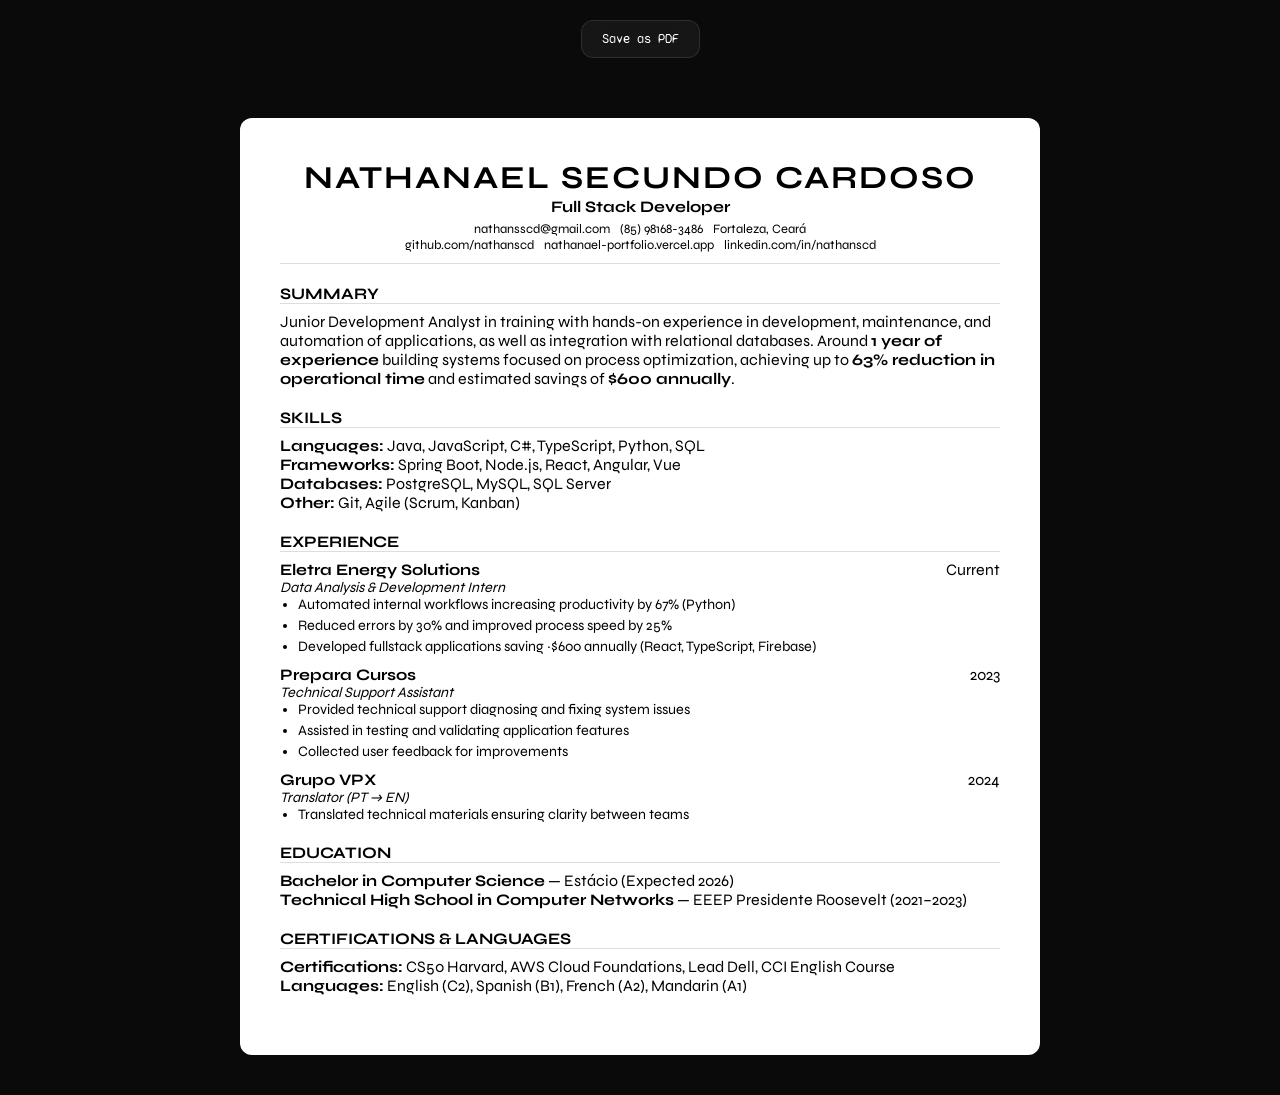
==== curriculum-vitae.html @ aa114f75 "App Inclusion" ====
<!DOCTYPE html>
<html lang="en">
<head>
  <meta charset="UTF-8">
  <meta name="viewport" content="width=device-width, initial-scale=1.0">
  <title>Nathanael - Resume</title>

  <link rel="shortcut icon" href="public/favicon.png">

  <link rel="stylesheet" href="curriculum.css">

  <link href="https://fonts.googleapis.com/css2?family=Syne:wght@400..800&family=Syne+Mono&display=swap" rel="stylesheet">
</head>
<body>

  <div class="actions">
    <button onclick="window.print()">Save as PDF</button>
  </div>

  <div class="page">
    <div class="resume">

      <header>
        <h1>NATHANAEL SECUNDO CARDOSO</h1>
        <p class="title"><strong>Full Stack Developer</strong></p>
        <div class="contact">
          <span>nathansscd@gmail.com</span>
          <span>(85) 98168-3486</span>
          <span>Fortaleza, Ceará</span>
        </div>
        <div class="contact">
          <span>github.com/nathanscd</span>
          <span>nathanael-portfolio.vercel.app</span>
          <span>linkedin.com/in/nathanscd</span>
        </div>
      </header>

      <section>
        <h2>Summary</h2>
        <p>
          Junior Development Analyst in training with hands-on experience in development,
          maintenance, and automation of applications, as well as integration with relational databases.
          Around <strong>1 year of experience</strong> building systems focused on process optimization,
          achieving up to <strong>63% reduction in operational time</strong> and estimated savings of
          <strong>$600 annually</strong>.
        </p>
      </section>

      <section>
        <h2>Skills</h2>
        <p><strong>Languages:</strong> Java, JavaScript, C#, TypeScript, Python, SQL</p>
        <p><strong>Frameworks:</strong> Spring Boot, Node.js, React, Angular, Vue</p>
        <p><strong>Databases:</strong> PostgreSQL, MySQL, SQL Server</p>
        <p><strong>Other:</strong> Git, Agile (Scrum, Kanban)</p>
      </section>

      <section>
        <h2>Experience</h2>

        <div class="item">
          <div class="row">
            <strong>Eletra Energy Solutions</strong>
            <span>Current</span>
          </div>
          <p class="role">Data Analysis & Development Intern</p>
          <ul>
            <li>Automated internal workflows increasing productivity by 67% (Python)</li>
            <li>Reduced errors by 30% and improved process speed by 25%</li>
            <li>Developed fullstack applications saving ~$600 annually (React, TypeScript, Firebase)</li>
          </ul>
        </div>

        <div class="item">
          <div class="row">
            <strong>Prepara Cursos</strong>
            <span>2023</span>
          </div>
          <p class="role">Technical Support Assistant</p>
          <ul>
            <li>Provided technical support diagnosing and fixing system issues</li>
            <li>Assisted in testing and validating application features</li>
            <li>Collected user feedback for improvements</li>
          </ul>
        </div>

        <div class="item">
          <div class="row">
            <strong>Grupo VPX</strong>
            <span>2024</span>
          </div>
          <p class="role">Translator (PT → EN)</p>
          <ul>
            <li>Translated technical materials ensuring clarity between teams</li>
          </ul>
        </div>

      </section>

      <section>
        <h2>Education</h2>
        <p><strong>Bachelor in Computer Science</strong> — Estácio (Expected 2026)</p>
        <p><strong>Technical High School in Computer Networks</strong> — EEEP Presidente Roosevelt (2021–2023)</p>
      </section>

      <section>
        <h2>Certifications & Languages</h2>
        <p><strong>Certifications:</strong> CS50 Harvard, AWS Cloud Foundations, Lead Dell, CCI English Course</p>
        <p><strong>Languages:</strong> English (C2), Spanish (B1), French (A2), Mandarin (A1)</p>
      </section>

    </div>
  </div>

</body>
</html>
---- curriculum.css ----
* {
  margin: 0;
  padding: 0;
  box-sizing: border-box;
}

body {
  background: #0a0a0a;
  font-family: "Syne", sans-serif;
  color: white;
}

/* botão topo */
.actions {
  display: flex;
  justify-content: center;
  padding: 20px;
}

.actions button {
  font-family: "Syne Mono", monospace;
  padding: 10px 20px;
  border-radius: 12px;
  border: 1px solid rgba(255,255,255,0.1);
  background: rgba(255,255,255,0.05);
  color: white;
  cursor: pointer;
  backdrop-filter: blur(10px);
  transition: 0.3s;
}

.actions button:hover {
  transform: translateY(-2px);
  background: rgba(255,255,255,0.1);
}

/* página */
.page {
  display: flex;
  justify-content: center;
  padding: 40px 20px;
}

/* currículo */
.resume {
  background: white;
  color: black;
  width: 100%;
  max-width: 800px;
  padding: 40px;
  border-radius: 12px;
}

/* header */
header {
  text-align: center;
  margin-bottom: 20px;
  border-bottom: 1px solid #ddd;
  padding-bottom: 10px;
}

header h1 {
  font-size: 2rem;
  letter-spacing: 2px;
}

.title {
  font-size: 1rem;
  margin-bottom: 5px;
}

.contact {
  font-size: 0.8rem;
  display: flex;
  gap: 10px;
  justify-content: center;
}

/* sections */
section {
  margin-bottom: 20px;
}

section h2 {
  font-size: 1rem;
  text-transform: uppercase;
  border-bottom: 1px solid #ddd;
  margin-bottom: 8px;
}

/* items */
.item {
  margin-bottom: 10px;
}

.row {
  display: flex;
  justify-content: space-between;
}

.role {
  font-style: italic;
  font-size: 0.9rem;
}

ul {
  margin-left: 18px;
}

li {
  font-size: 0.9rem;
  margin-bottom: 4px;
}

/* impressão */
@media print {
  body {
    background: white;
  }

  .actions {
    display: none;
  }

  .resume {
    box-shadow: none;
    border-radius: 0;
  }
}

/* mobile */
@media (max-width: 768px) {
  .resume {
    padding: 20px;
  }

  .row {
    flex-direction: column;
    gap: 2px;
  }
}
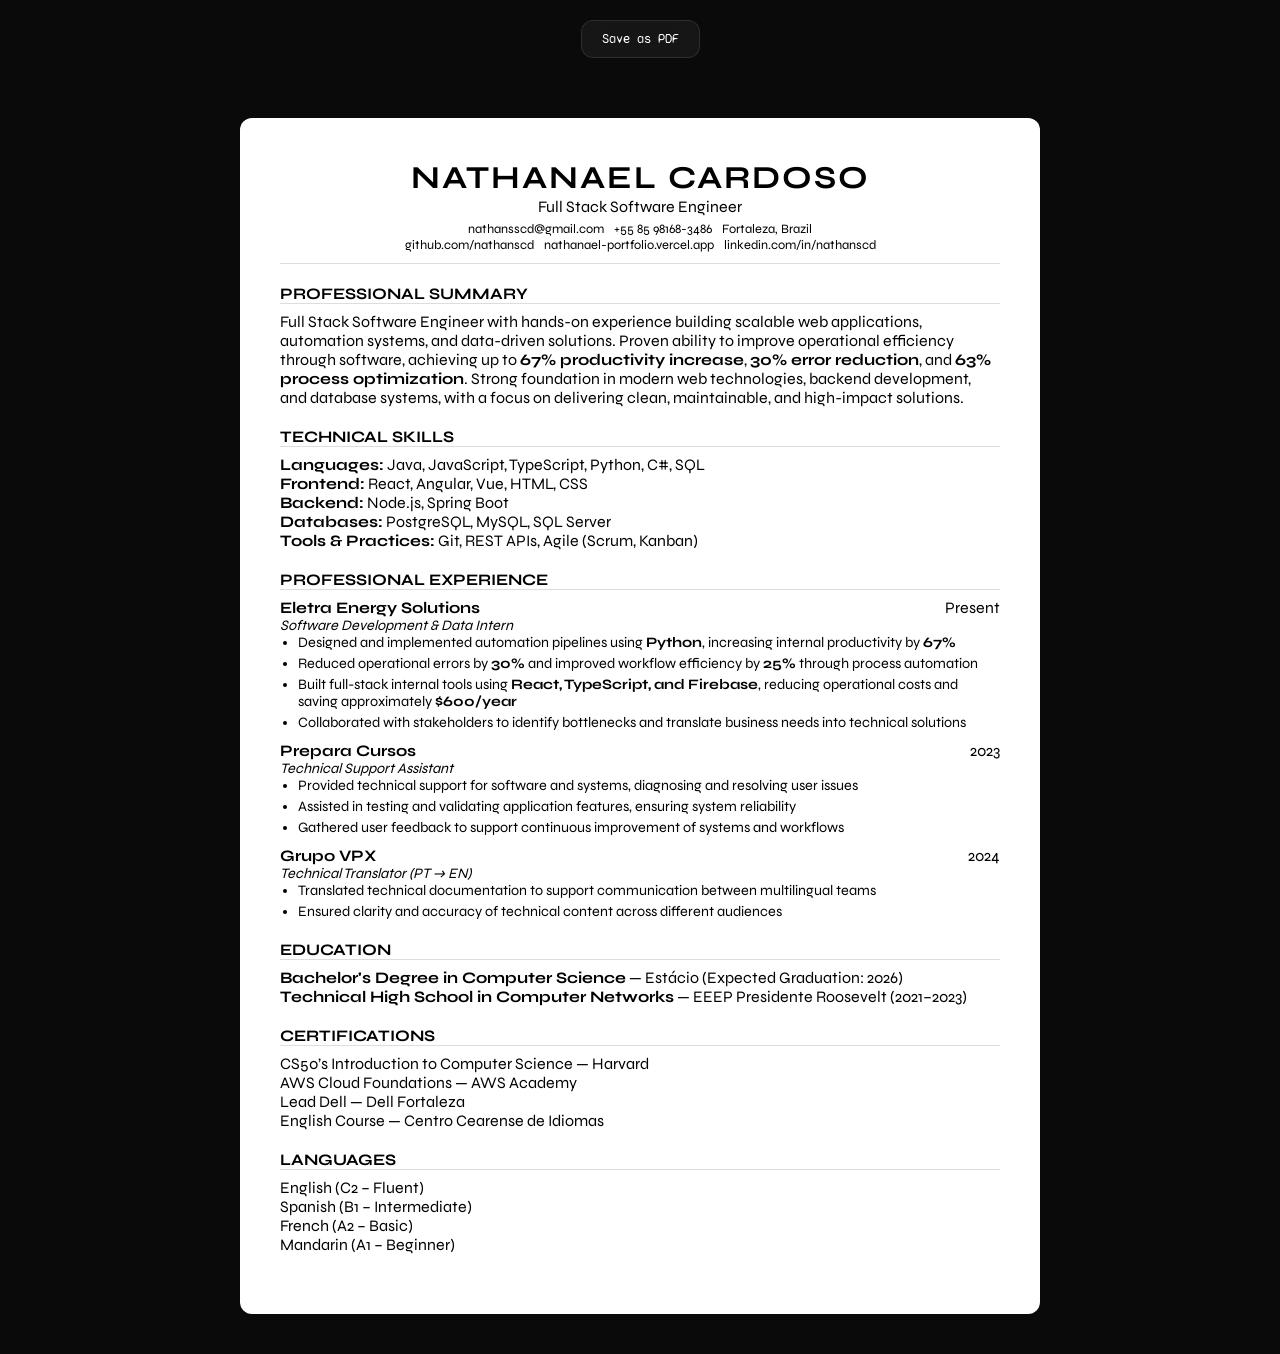
==== commit cbc31e97: "Curriculum Update" ====
--- a/curriculum-vitae.html
+++ b/curriculum-vitae.html
@@ -3,12 +3,9 @@
 <head>
   <meta charset="UTF-8">
   <meta name="viewport" content="width=device-width, initial-scale=1.0">
-  <title>Nathanael - Resume</title>
-
-  <link rel="shortcut icon" href="public/favicon.png">
+  <title>Nathanael Cardoso - Resume</title>
 
   <link rel="stylesheet" href="curriculum.css">
-
   <link href="https://fonts.googleapis.com/css2?family=Syne:wght@400..800&family=Syne+Mono&display=swap" rel="stylesheet">
 </head>
 <body>
@@ -21,13 +18,15 @@
     <div class="resume">
 
       <header>
-        <h1>NATHANAEL SECUNDO CARDOSO</h1>
-        <p class="title"><strong>Full Stack Developer</strong></p>
+        <h1>NATHANAEL CARDOSO</h1>
+        <p class="title">Full Stack Software Engineer</p>
+
         <div class="contact">
           <span>nathansscd@gmail.com</span>
-          <span>(85) 98168-3486</span>
-          <span>Fortaleza, Ceará</span>
+          <span>+55 85 98168-3486</span>
+          <span>Fortaleza, Brazil</span>
         </div>
+
         <div class="contact">
           <span>github.com/nathanscd</span>
           <span>nathanael-portfolio.vercel.app</span>
@@ -36,37 +35,40 @@
       </header>
 
       <section>
-        <h2>Summary</h2>
+        <h2>Professional Summary</h2>
         <p>
-          Junior Development Analyst in training with hands-on experience in development,
-          maintenance, and automation of applications, as well as integration with relational databases.
-          Around <strong>1 year of experience</strong> building systems focused on process optimization,
-          achieving up to <strong>63% reduction in operational time</strong> and estimated savings of
-          <strong>$600 annually</strong>.
+          Full Stack Software Engineer with hands-on experience building scalable web applications,
+          automation systems, and data-driven solutions. Proven ability to improve operational efficiency
+          through software, achieving up to <strong>67% productivity increase</strong>, 
+          <strong>30% error reduction</strong>, and <strong>63% process optimization</strong>.
+          Strong foundation in modern web technologies, backend development, and database systems,
+          with a focus on delivering clean, maintainable, and high-impact solutions.
         </p>
       </section>
 
       <section>
-        <h2>Skills</h2>
-        <p><strong>Languages:</strong> Java, JavaScript, C#, TypeScript, Python, SQL</p>
-        <p><strong>Frameworks:</strong> Spring Boot, Node.js, React, Angular, Vue</p>
+        <h2>Technical Skills</h2>
+        <p><strong>Languages:</strong> Java, JavaScript, TypeScript, Python, C#, SQL</p>
+        <p><strong>Frontend:</strong> React, Angular, Vue, HTML, CSS</p>
+        <p><strong>Backend:</strong> Node.js, Spring Boot</p>
         <p><strong>Databases:</strong> PostgreSQL, MySQL, SQL Server</p>
-        <p><strong>Other:</strong> Git, Agile (Scrum, Kanban)</p>
+        <p><strong>Tools & Practices:</strong> Git, REST APIs, Agile (Scrum, Kanban)</p>
       </section>
 
       <section>
-        <h2>Experience</h2>
+        <h2>Professional Experience</h2>
 
         <div class="item">
           <div class="row">
             <strong>Eletra Energy Solutions</strong>
-            <span>Current</span>
+            <span>Present</span>
           </div>
-          <p class="role">Data Analysis & Development Intern</p>
+          <p class="role">Software Development & Data Intern</p>
           <ul>
-            <li>Automated internal workflows increasing productivity by 67% (Python)</li>
-            <li>Reduced errors by 30% and improved process speed by 25%</li>
-            <li>Developed fullstack applications saving ~$600 annually (React, TypeScript, Firebase)</li>
+            <li>Designed and implemented automation pipelines using <strong>Python</strong>, increasing internal productivity by <strong>67%</strong></li>
+            <li>Reduced operational errors by <strong>30%</strong> and improved workflow efficiency by <strong>25%</strong> through process automation</li>
+            <li>Built full-stack internal tools using <strong>React, TypeScript, and Firebase</strong>, reducing operational costs and saving approximately <strong>$600/year</strong></li>
+            <li>Collaborated with stakeholders to identify bottlenecks and translate business needs into technical solutions</li>
           </ul>
         </div>
 
@@ -77,9 +79,9 @@
           </div>
           <p class="role">Technical Support Assistant</p>
           <ul>
-            <li>Provided technical support diagnosing and fixing system issues</li>
-            <li>Assisted in testing and validating application features</li>
-            <li>Collected user feedback for improvements</li>
+            <li>Provided technical support for software and systems, diagnosing and resolving user issues</li>
+            <li>Assisted in testing and validating application features, ensuring system reliability</li>
+            <li>Gathered user feedback to support continuous improvement of systems and workflows</li>
           </ul>
         </div>
 
@@ -88,9 +90,10 @@
             <strong>Grupo VPX</strong>
             <span>2024</span>
           </div>
-          <p class="role">Translator (PT → EN)</p>
+          <p class="role">Technical Translator (PT → EN)</p>
           <ul>
-            <li>Translated technical materials ensuring clarity between teams</li>
+            <li>Translated technical documentation to support communication between multilingual teams</li>
+            <li>Ensured clarity and accuracy of technical content across different audiences</li>
           </ul>
         </div>
 
@@ -98,14 +101,24 @@
 
       <section>
         <h2>Education</h2>
-        <p><strong>Bachelor in Computer Science</strong> — Estácio (Expected 2026)</p>
+        <p><strong>Bachelor's Degree in Computer Science</strong> — Estácio (Expected Graduation: 2026)</p>
         <p><strong>Technical High School in Computer Networks</strong> — EEEP Presidente Roosevelt (2021–2023)</p>
       </section>
 
       <section>
-        <h2>Certifications & Languages</h2>
-        <p><strong>Certifications:</strong> CS50 Harvard, AWS Cloud Foundations, Lead Dell, CCI English Course</p>
-        <p><strong>Languages:</strong> English (C2), Spanish (B1), French (A2), Mandarin (A1)</p>
+        <h2>Certifications</h2>
+        <p>CS50’s Introduction to Computer Science — Harvard</p>
+        <p>AWS Cloud Foundations — AWS Academy</p>
+        <p>Lead Dell — Dell Fortaleza</p>
+        <p>English Course — Centro Cearense de Idiomas</p>
+      </section>
+
+      <section>
+        <h2>Languages</h2>
+        <p>English (C2 – Fluent)</p>
+        <p>Spanish (B1 – Intermediate)</p>
+        <p>French (A2 – Basic)</p>
+        <p>Mandarin (A1 – Beginner)</p>
       </section>
 
     </div>
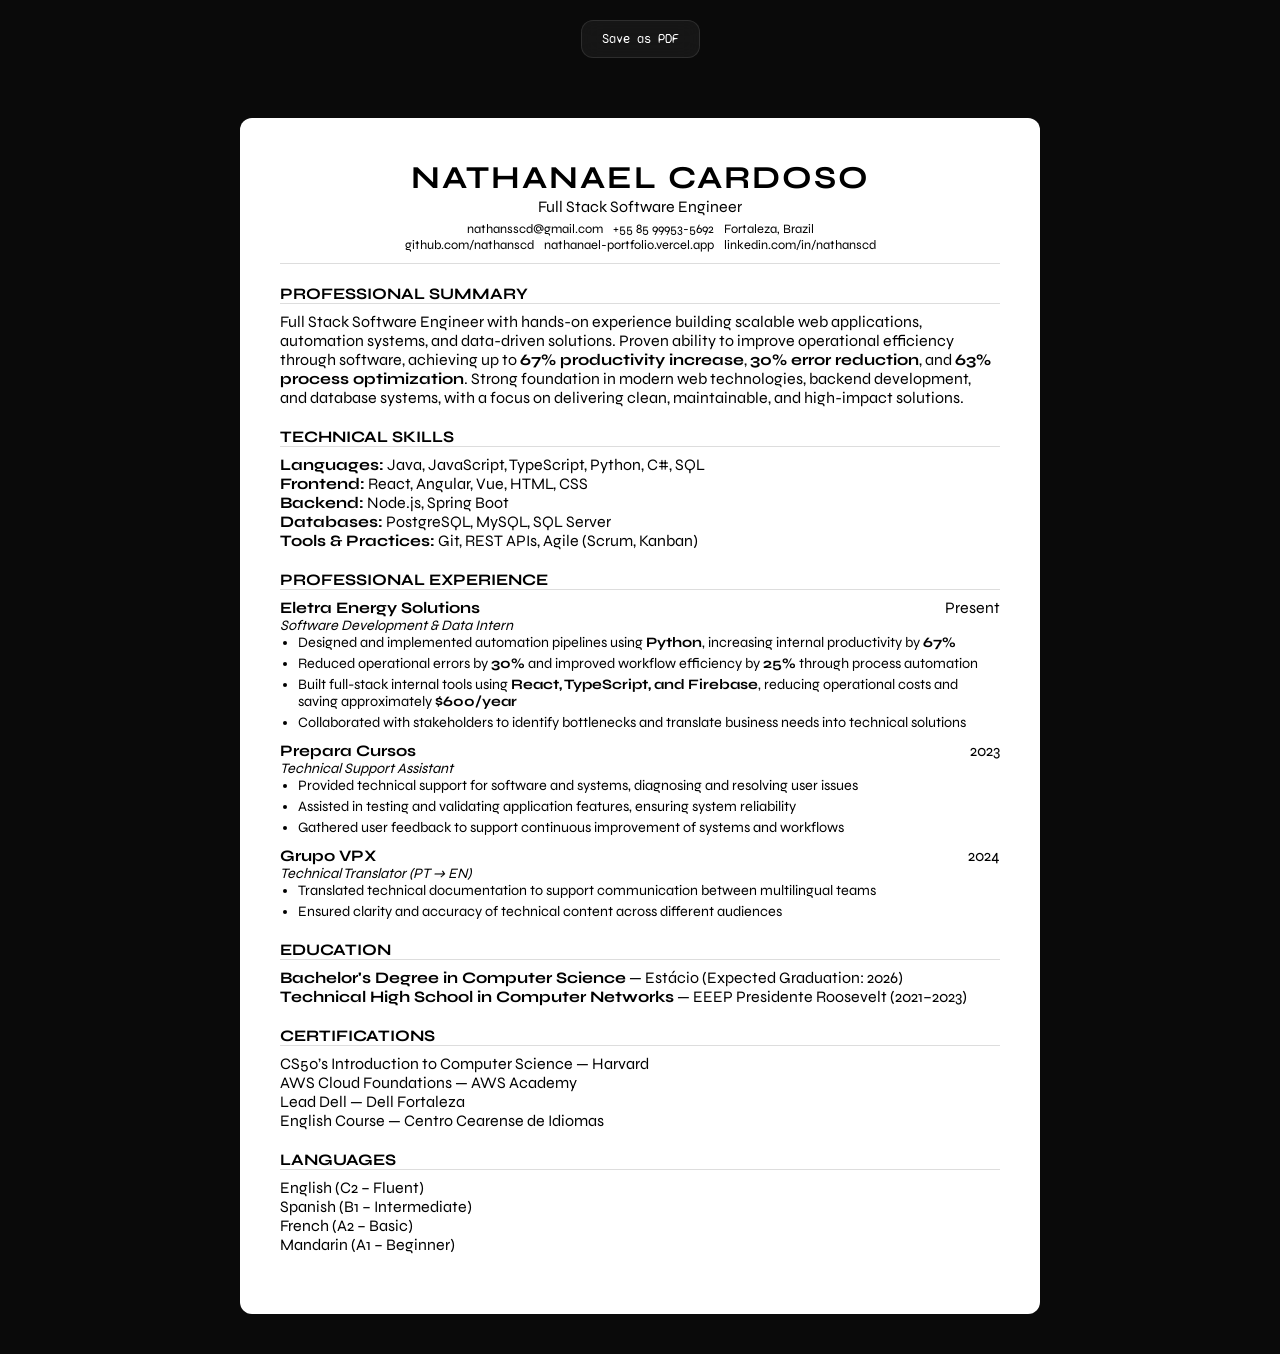
==== commit debcec4f: "Making Sure" ====
--- a/curriculum-vitae.html
+++ b/curriculum-vitae.html
@@ -23,7 +23,7 @@
 
         <div class="contact">
           <span>nathansscd@gmail.com</span>
-          <span>+55 85 98168-3486</span>
+          <span>+55 85 99953-5692</span>
           <span>Fortaleza, Brazil</span>
         </div>
 
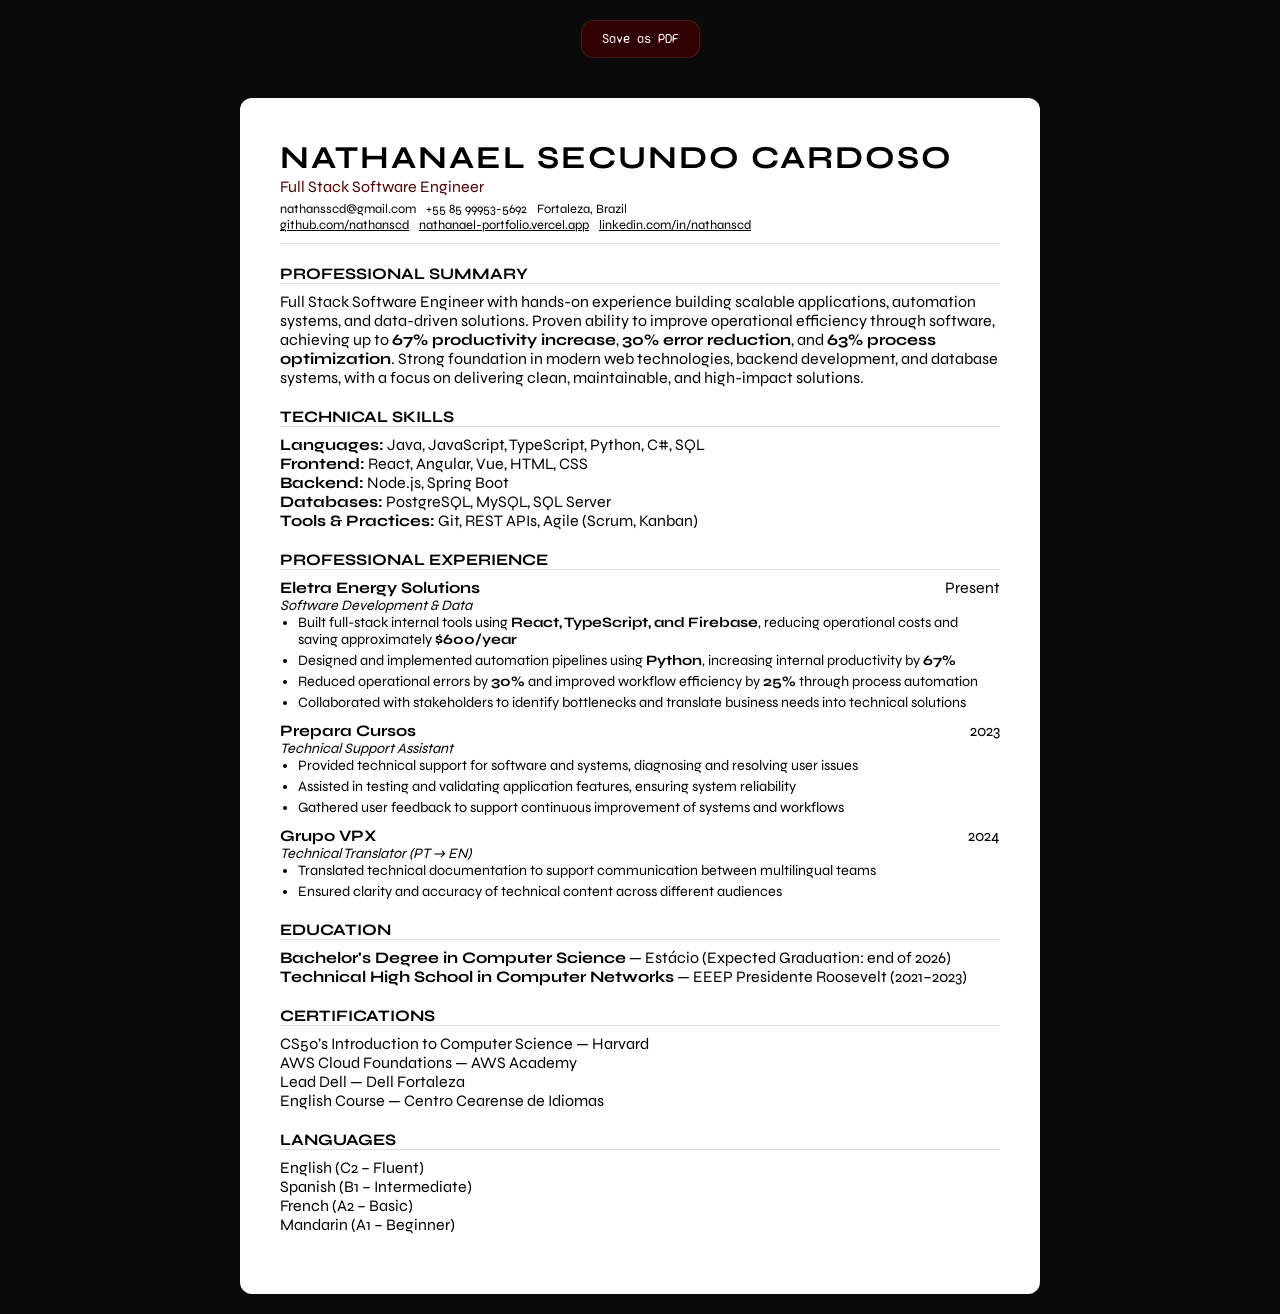
==== commit d458751c: "Adj" ====
--- a/curriculum-vitae.html
+++ b/curriculum-vitae.html
@@ -6,6 +6,7 @@
   <title>Nathanael Cardoso - Resume</title>
 
   <link rel="stylesheet" href="curriculum.css">
+  <link rel="shortcut icon" href="pics/favicon.png">
   <link href="https://fonts.googleapis.com/css2?family=Syne:wght@400..800&family=Syne+Mono&display=swap" rel="stylesheet">
 </head>
 <body>
@@ -18,7 +19,7 @@
     <div class="resume">
 
       <header>
-        <h1>NATHANAEL CARDOSO</h1>
+        <h1>NATHANAEL SECUNDO CARDOSO</h1>
         <p class="title">Full Stack Software Engineer</p>
 
         <div class="contact">
@@ -28,16 +29,16 @@
         </div>
 
         <div class="contact">
-          <span>github.com/nathanscd</span>
-          <span>nathanael-portfolio.vercel.app</span>
-          <span>linkedin.com/in/nathanscd</span>
+          <a href="https://github.com/nathanscd" target="_blank">github.com/nathanscd</a>
+          <a href="https://nathanael-portfolio.vercel.app/" target="_blank">nathanael-portfolio.vercel.app</a>
+          <a href="https://www.linkedin.com/in/nathanscd/" target="_blank">linkedin.com/in/nathanscd</a>
         </div>
       </header>
 
       <section>
         <h2>Professional Summary</h2>
         <p>
-          Full Stack Software Engineer with hands-on experience building scalable web applications,
+          Full Stack Software Engineer with hands-on experience building scalable applications,
           automation systems, and data-driven solutions. Proven ability to improve operational efficiency
           through software, achieving up to <strong>67% productivity increase</strong>, 
           <strong>30% error reduction</strong>, and <strong>63% process optimization</strong>.
@@ -63,11 +64,11 @@
             <strong>Eletra Energy Solutions</strong>
             <span>Present</span>
           </div>
-          <p class="role">Software Development & Data Intern</p>
+          <p class="role">Software Development & Data</p>
           <ul>
+            <li>Built full-stack internal tools using <strong>React, TypeScript, and Firebase</strong>, reducing operational costs and saving approximately <strong>$600/year</strong></li>
             <li>Designed and implemented automation pipelines using <strong>Python</strong>, increasing internal productivity by <strong>67%</strong></li>
             <li>Reduced operational errors by <strong>30%</strong> and improved workflow efficiency by <strong>25%</strong> through process automation</li>
-            <li>Built full-stack internal tools using <strong>React, TypeScript, and Firebase</strong>, reducing operational costs and saving approximately <strong>$600/year</strong></li>
             <li>Collaborated with stakeholders to identify bottlenecks and translate business needs into technical solutions</li>
           </ul>
         </div>
@@ -101,7 +102,7 @@
 
       <section>
         <h2>Education</h2>
-        <p><strong>Bachelor's Degree in Computer Science</strong> — Estácio (Expected Graduation: 2026)</p>
+        <p><strong>Bachelor's Degree in Computer Science</strong> — Estácio (Expected Graduation: end of 2026)</p>
         <p><strong>Technical High School in Computer Networks</strong> — EEEP Presidente Roosevelt (2021–2023)</p>
       </section>
 
--- a/curriculum.css
+++ b/curriculum.css
@@ -22,7 +22,7 @@
   padding: 10px 20px;
   border-radius: 12px;
   border: 1px solid rgba(255,255,255,0.1);
-  background: rgba(255,255,255,0.05);
+  background: rgb(48, 1, 1);
   color: white;
   cursor: pointer;
   backdrop-filter: blur(10px);
@@ -38,7 +38,7 @@
 .page {
   display: flex;
   justify-content: center;
-  padding: 40px 20px;
+  padding: 20px 20px;
 }
 
 /* currículo */
@@ -53,7 +53,7 @@
 
 /* header */
 header {
-  text-align: center;
+  text-align: left;
   margin-bottom: 20px;
   border-bottom: 1px solid #ddd;
   padding-bottom: 10px;
@@ -67,13 +67,14 @@
 .title {
   font-size: 1rem;
   margin-bottom: 5px;
+  color: rgb(82, 0, 0)
 }
 
 .contact {
   font-size: 0.8rem;
   display: flex;
   gap: 10px;
-  justify-content: center;
+  justify-content: flex-start;
 }
 
 /* sections */
@@ -138,4 +139,13 @@
     flex-direction: column;
     gap: 2px;
   }
-}+}
+
+a{
+  color: black;
+  transition: color 0.3s ease;
+  &:hover{
+    color: rgb(82, 0, 0);
+  }
+}
+
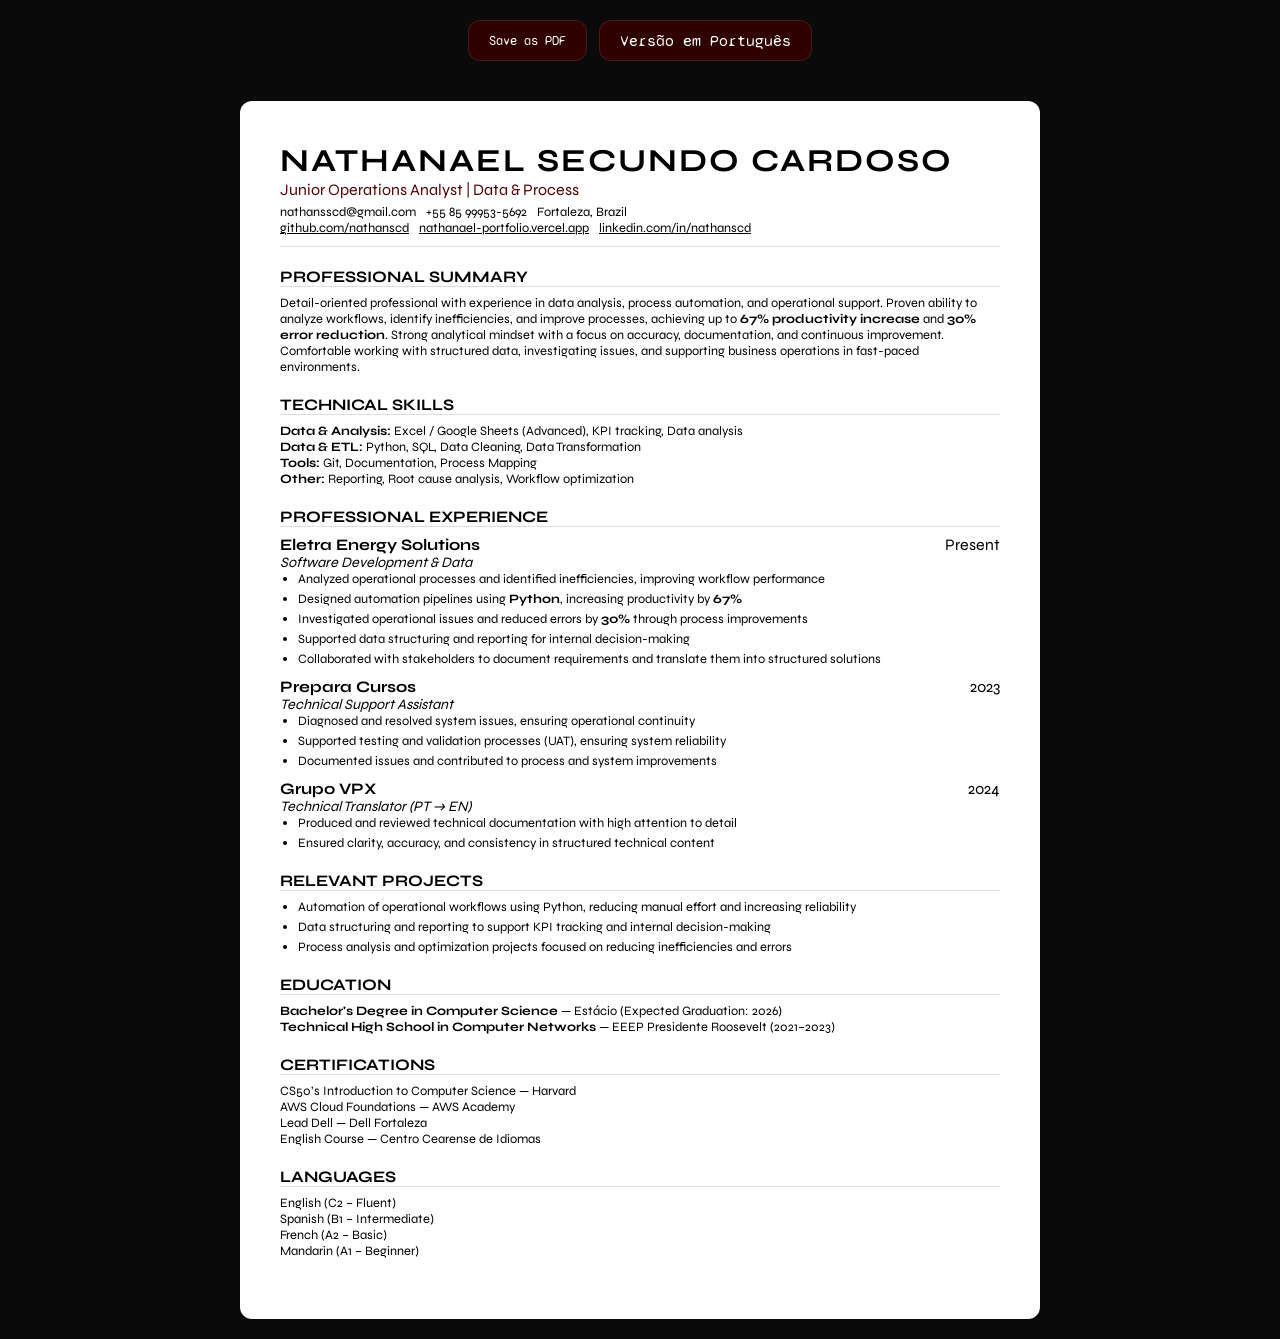
==== commit 744e8c33: "Curriculum finale" ====
--- a/curriculum-vitae.html
+++ b/curriculum-vitae.html
@@ -1,18 +1,19 @@
 <!DOCTYPE html>
 <html lang="en">
-<head>
-  <meta charset="UTF-8">
-  <meta name="viewport" content="width=device-width, initial-scale=1.0">
-  <title>Nathanael Cardoso - Resume</title>
-
-  <link rel="stylesheet" href="curriculum.css">
-  <link rel="shortcut icon" href="pics/favicon.png">
-  <link href="https://fonts.googleapis.com/css2?family=Syne:wght@400..800&family=Syne+Mono&display=swap" rel="stylesheet">
-</head>
-<body>
-
-  <div class="actions">
-    <button onclick="window.print()">Save as PDF</button>
+  <head>
+    <meta charset="UTF-8">
+    <meta name="viewport" content="width=device-width, initial-scale=1.0">
+    <title>Nathanael Cardoso - Resume</title>
+    
+    <link rel="stylesheet" href="curriculum.css">
+    <link rel="shortcut icon" href="pics/favicon.png">
+    <link href="https://fonts.googleapis.com/css2?family=Syne:wght@400..800&family=Syne+Mono&display=swap" rel="stylesheet">
+  </head>
+  <body>
+    
+    <div class="actions">
+      <button onclick="window.print()">Save as PDF</button>
+      <a href="/curriculum-pt-br.html">Versão em Português</a>
   </div>
 
   <div class="page">
@@ -20,7 +21,7 @@
 
       <header>
         <h1>NATHANAEL SECUNDO CARDOSO</h1>
-        <p class="title">Full Stack Software Engineer</p>
+        <p class="title">Junior Operations Analyst | Data & Process</p>
 
         <div class="contact">
           <span>nathansscd@gmail.com</span>
@@ -38,22 +39,20 @@
       <section>
         <h2>Professional Summary</h2>
         <p>
-          Full Stack Software Engineer with hands-on experience building scalable applications,
-          automation systems, and data-driven solutions. Proven ability to improve operational efficiency
-          through software, achieving up to <strong>67% productivity increase</strong>, 
-          <strong>30% error reduction</strong>, and <strong>63% process optimization</strong>.
-          Strong foundation in modern web technologies, backend development, and database systems,
-          with a focus on delivering clean, maintainable, and high-impact solutions.
+          Detail-oriented professional with experience in data analysis, process automation, and operational support.
+          Proven ability to analyze workflows, identify inefficiencies, and improve processes, achieving up to 
+          <strong>67% productivity increase</strong> and <strong>30% error reduction</strong>.
+          Strong analytical mindset with a focus on accuracy, documentation, and continuous improvement.
+          Comfortable working with structured data, investigating issues, and supporting business operations in fast-paced environments.
         </p>
       </section>
 
       <section>
         <h2>Technical Skills</h2>
-        <p><strong>Languages:</strong> Java, JavaScript, TypeScript, Python, C#, SQL</p>
-        <p><strong>Frontend:</strong> React, Angular, Vue, HTML, CSS</p>
-        <p><strong>Backend:</strong> Node.js, Spring Boot</p>
-        <p><strong>Databases:</strong> PostgreSQL, MySQL, SQL Server</p>
-        <p><strong>Tools & Practices:</strong> Git, REST APIs, Agile (Scrum, Kanban)</p>
+        <p><strong>Data & Analysis:</strong> Excel / Google Sheets (Advanced), KPI tracking, Data analysis</p>
+        <p><strong>Data & ETL:</strong> Python, SQL, Data Cleaning, Data Transformation</p>
+        <p><strong>Tools:</strong> Git, Documentation, Process Mapping</p>
+        <p><strong>Other:</strong> Reporting, Root cause analysis, Workflow optimization</p>
       </section>
 
       <section>
@@ -66,10 +65,11 @@
           </div>
           <p class="role">Software Development & Data</p>
           <ul>
-            <li>Built full-stack internal tools using <strong>React, TypeScript, and Firebase</strong>, reducing operational costs and saving approximately <strong>$600/year</strong></li>
-            <li>Designed and implemented automation pipelines using <strong>Python</strong>, increasing internal productivity by <strong>67%</strong></li>
-            <li>Reduced operational errors by <strong>30%</strong> and improved workflow efficiency by <strong>25%</strong> through process automation</li>
-            <li>Collaborated with stakeholders to identify bottlenecks and translate business needs into technical solutions</li>
+            <li>Analyzed operational processes and identified inefficiencies, improving workflow performance</li>
+            <li>Designed automation pipelines using <strong>Python</strong>, increasing productivity by <strong>67%</strong></li>
+            <li>Investigated operational issues and reduced errors by <strong>30%</strong> through process improvements</li>
+            <li>Supported data structuring and reporting for internal decision-making</li>
+            <li>Collaborated with stakeholders to document requirements and translate them into structured solutions</li>
           </ul>
         </div>
 
@@ -80,9 +80,9 @@
           </div>
           <p class="role">Technical Support Assistant</p>
           <ul>
-            <li>Provided technical support for software and systems, diagnosing and resolving user issues</li>
-            <li>Assisted in testing and validating application features, ensuring system reliability</li>
-            <li>Gathered user feedback to support continuous improvement of systems and workflows</li>
+            <li>Diagnosed and resolved system issues, ensuring operational continuity</li>
+            <li>Supported testing and validation processes (UAT), ensuring system reliability</li>
+            <li>Documented issues and contributed to process and system improvements</li>
           </ul>
         </div>
 
@@ -93,16 +93,25 @@
           </div>
           <p class="role">Technical Translator (PT → EN)</p>
           <ul>
-            <li>Translated technical documentation to support communication between multilingual teams</li>
-            <li>Ensured clarity and accuracy of technical content across different audiences</li>
+            <li>Produced and reviewed technical documentation with high attention to detail</li>
+            <li>Ensured clarity, accuracy, and consistency in structured technical content</li>
           </ul>
         </div>
 
       </section>
 
       <section>
+        <h2>Relevant Projects</h2>
+        <ul>
+          <li>Automation of operational workflows using Python, reducing manual effort and increasing reliability</li>
+          <li>Data structuring and reporting to support KPI tracking and internal decision-making</li>
+          <li>Process analysis and optimization projects focused on reducing inefficiencies and errors</li>
+        </ul>
+      </section>
+
+      <section>
         <h2>Education</h2>
-        <p><strong>Bachelor's Degree in Computer Science</strong> — Estácio (Expected Graduation: end of 2026)</p>
+        <p><strong>Bachelor's Degree in Computer Science</strong> — Estácio (Expected Graduation: 2026)</p>
         <p><strong>Technical High School in Computer Networks</strong> — EEEP Presidente Roosevelt (2021–2023)</p>
       </section>
 
--- a/curriculum.css
+++ b/curriculum.css
@@ -15,6 +15,7 @@
   display: flex;
   justify-content: center;
   padding: 20px;
+  gap: 1vw;
 }
 
 .actions button {
@@ -27,6 +28,25 @@
   cursor: pointer;
   backdrop-filter: blur(10px);
   transition: 0.3s;
+}
+
+.actions > a{
+  font-family: "Syne Mono", monospace;
+  text-decoration: none;
+  padding: 10px 20px;
+  border-radius: 12px;
+  border: 1px solid rgba(255,255,255,0.1);
+  background: rgb(48, 1, 1);
+  color: white;
+  cursor: pointer;
+  backdrop-filter: blur(10px);
+  transition: 0.3s;
+}
+
+.actions > a:hover {
+  transform: translateY(-2px);
+  color: white;
+  background: rgba(255,255,255,0.1);
 }
 
 .actions button:hover {
@@ -70,6 +90,10 @@
   color: rgb(82, 0, 0)
 }
 
+p, li{
+  font-size: 0.8rem;
+}
+
 .contact {
   font-size: 0.8rem;
   display: flex;
@@ -109,7 +133,6 @@
 }
 
 li {
-  font-size: 0.9rem;
   margin-bottom: 4px;
 }
 
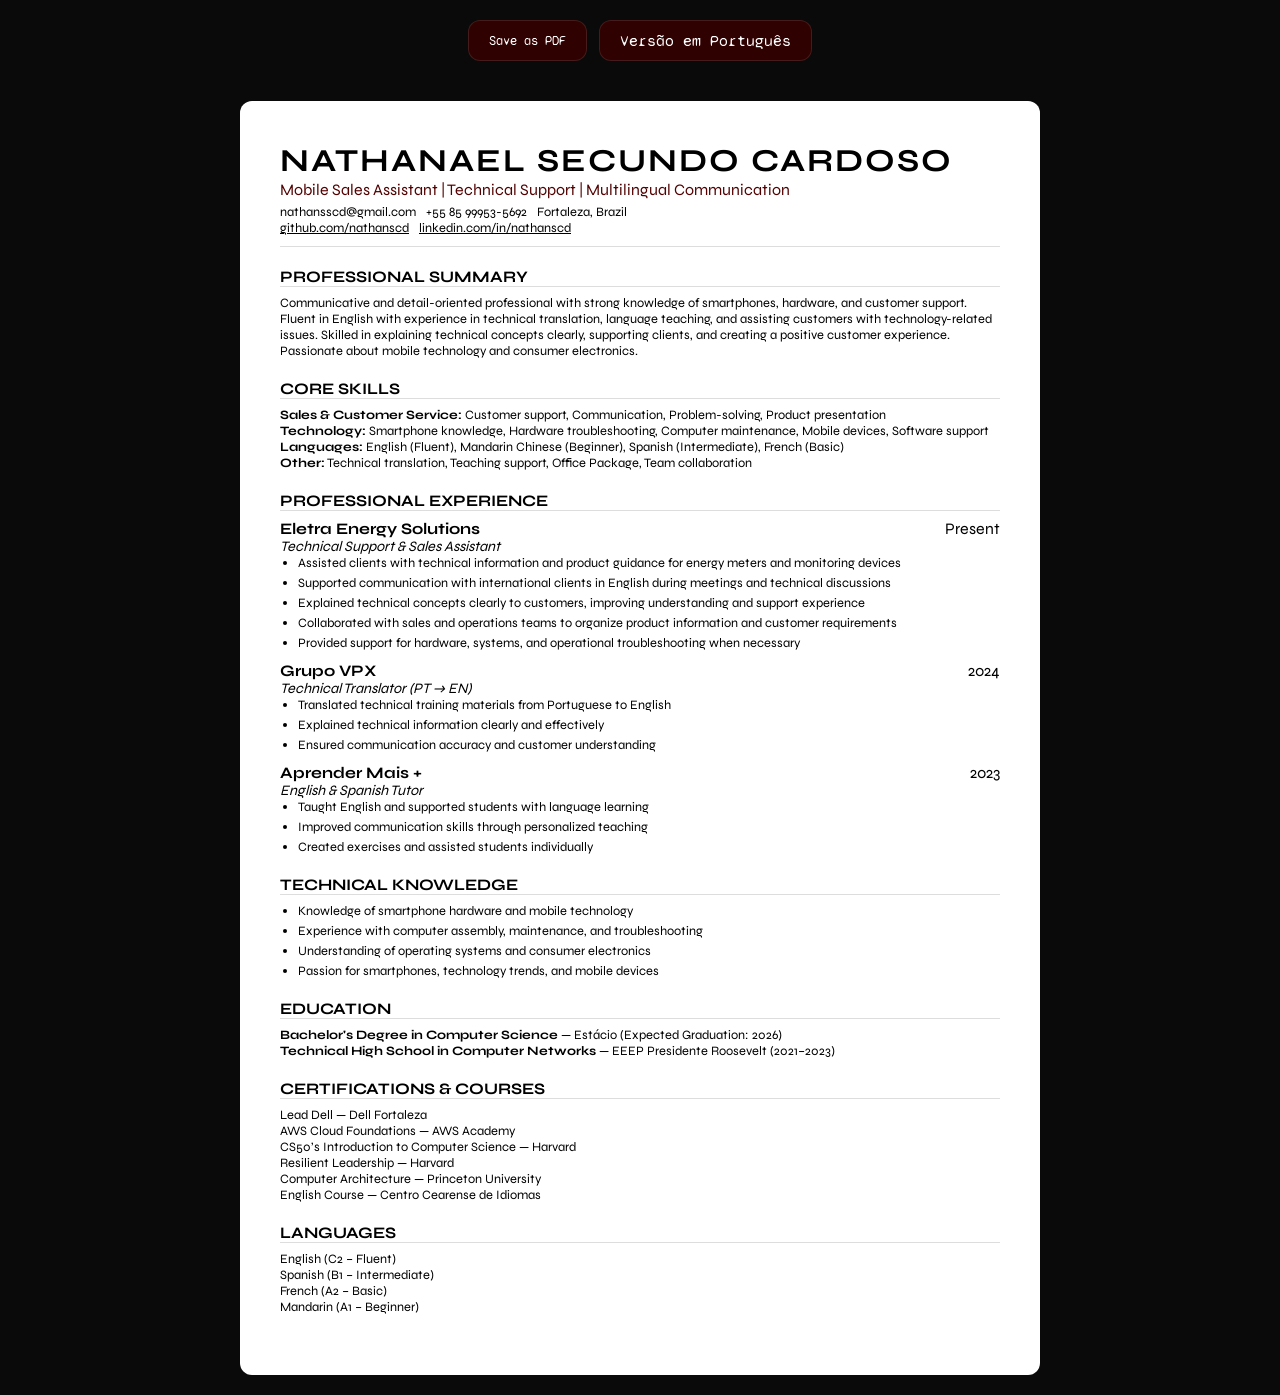
==== commit 76900469: "New resume in english" ====
--- a/curriculum-vitae.html
+++ b/curriculum-vitae.html
@@ -1,138 +1,178 @@
 <!DOCTYPE html>
 <html lang="en">
   <head>
-    <meta charset="UTF-8">
-    <meta name="viewport" content="width=device-width, initial-scale=1.0">
-    <title>Nathanael Cardoso - Resume</title>
-    
-    <link rel="stylesheet" href="curriculum.css">
-    <link rel="shortcut icon" href="pics/favicon.png">
-    <link href="https://fonts.googleapis.com/css2?family=Syne:wght@400..800&family=Syne+Mono&display=swap" rel="stylesheet">
+    <meta charset="UTF-8" />
+    <meta name="viewport" content="width=device-width, initial-scale=1.0" />
+    <title>Nathanael Cardoso - Mobile Sales Resume</title>
+
+    <link rel="stylesheet" href="curriculum.css" />
+    <link rel="shortcut icon" href="pics/favicon.png" />
+    <link
+      href="https://fonts.googleapis.com/css2?family=Syne:wght@400..800&family=Syne+Mono&display=swap"
+      rel="stylesheet"
+    />
   </head>
+
   <body>
-    
     <div class="actions">
       <button onclick="window.print()">Save as PDF</button>
       <a href="/curriculum-pt-br.html">Versão em Português</a>
-  </div>
+    </div>
 
-  <div class="page">
-    <div class="resume">
+    <div class="page">
+      <div class="resume">
 
-      <header>
-        <h1>NATHANAEL SECUNDO CARDOSO</h1>
-        <p class="title">Junior Operations Analyst | Data & Process</p>
+        <header>
+          <h1>NATHANAEL SECUNDO CARDOSO</h1>
+          <p class="title">Mobile Sales Assistant | Technical Support | Multilingual Communication</p>
 
-        <div class="contact">
-          <span>nathansscd@gmail.com</span>
-          <span>+55 85 99953-5692</span>
-          <span>Fortaleza, Brazil</span>
-        </div>
+          <div class="contact">
+            <span>nathansscd@gmail.com</span>
+            <span>+55 85 99953-5692</span>
+            <span>Fortaleza, Brazil</span>
+          </div>
 
-        <div class="contact">
-          <a href="https://github.com/nathanscd" target="_blank">github.com/nathanscd</a>
-          <a href="https://nathanael-portfolio.vercel.app/" target="_blank">nathanael-portfolio.vercel.app</a>
-          <a href="https://www.linkedin.com/in/nathanscd/" target="_blank">linkedin.com/in/nathanscd</a>
-        </div>
-      </header>
+          <div class="contact">
+            <a href="https://github.com/nathanscd" target="_blank">github.com/nathanscd</a>
+            <a href="https://www.linkedin.com/in/nathanscd/" target="_blank">linkedin.com/in/nathanscd</a>
+          </div>
+        </header>
 
-      <section>
-        <h2>Professional Summary</h2>
-        <p>
-          Detail-oriented professional with experience in data analysis, process automation, and operational support.
-          Proven ability to analyze workflows, identify inefficiencies, and improve processes, achieving up to 
-          <strong>67% productivity increase</strong> and <strong>30% error reduction</strong>.
-          Strong analytical mindset with a focus on accuracy, documentation, and continuous improvement.
-          Comfortable working with structured data, investigating issues, and supporting business operations in fast-paced environments.
-        </p>
-      </section>
+        <section>
+          <h2>Professional Summary</h2>
+          <p>
+            Communicative and detail-oriented professional with strong knowledge of smartphones,
+            hardware, and customer support. Fluent in English with experience in technical
+            translation, language teaching, and assisting customers with technology-related issues.
+            Skilled in explaining technical concepts clearly, supporting clients, and creating a
+            positive customer experience. Passionate about mobile technology and consumer electronics.
+          </p>
+        </section>
 
-      <section>
-        <h2>Technical Skills</h2>
-        <p><strong>Data & Analysis:</strong> Excel / Google Sheets (Advanced), KPI tracking, Data analysis</p>
-        <p><strong>Data & ETL:</strong> Python, SQL, Data Cleaning, Data Transformation</p>
-        <p><strong>Tools:</strong> Git, Documentation, Process Mapping</p>
-        <p><strong>Other:</strong> Reporting, Root cause analysis, Workflow optimization</p>
-      </section>
+        <section>
+          <h2>Core Skills</h2>
 
-      <section>
-        <h2>Professional Experience</h2>
+          <p>
+            <strong>Sales & Customer Service:</strong>
+            Customer support, Communication, Problem-solving, Product presentation
+          </p>
 
-        <div class="item">
-          <div class="row">
-            <strong>Eletra Energy Solutions</strong>
-            <span>Present</span>
+          <p>
+            <strong>Technology:</strong>
+            Smartphone knowledge, Hardware troubleshooting, Computer maintenance,
+            Mobile devices, Software support
+          </p>
+
+          <p>
+            <strong>Languages:</strong>
+            English (Fluent), Mandarin Chinese (Beginner), Spanish (Intermediate),
+            French (Basic)
+          </p>
+
+          <p>
+            <strong>Other:</strong>
+            Technical translation, Teaching support, Office Package, Team collaboration
+          </p>
+        </section>
+
+        <section>
+          <h2>Professional Experience</h2>
+          
+          <div class="item">
+            <div class="row">
+              <strong>Eletra Energy Solutions</strong>
+              <span>Present</span>
+            </div>
+  
+            <p class="role">Technical Support & Sales Assistant</p>
+  
+            <ul>
+              <li>Assisted clients with technical information and product guidance for energy meters and monitoring devices</li>
+              <li>Supported communication with international clients in English during meetings and technical discussions</li>
+              <li>Explained technical concepts clearly to customers, improving understanding and support experience</li>
+              <li>Collaborated with sales and operations teams to organize product information and customer requirements</li>
+              <li>Provided support for hardware, systems, and operational troubleshooting when necessary</li>
+            </ul>
           </div>
-          <p class="role">Software Development & Data</p>
+          <div class="item">
+            <div class="row">
+              <strong>Grupo VPX</strong>
+              <span>2024</span>
+            </div>
+
+            <p class="role">Technical Translator (PT → EN)</p>
+
+            <ul>
+              <li>Translated technical training materials from Portuguese to English</li>
+              <li>Explained technical information clearly and effectively</li>
+              <li>Ensured communication accuracy and customer understanding</li>
+            </ul>
+          </div>
+
+
+          <div class="item">
+            <div class="row">
+              <strong>Aprender Mais +</strong>
+              <span>2023</span>
+            </div>
+
+            <p class="role">English & Spanish Tutor</p>
+
+            <ul>
+              <li>Taught English and supported students with language learning</li>
+              <li>Improved communication skills through personalized teaching</li>
+              <li>Created exercises and assisted students individually</li>
+            </ul>
+          </div>
+
+        </section>
+
+        <section>
+          <h2>Technical Knowledge</h2>
+
           <ul>
-            <li>Analyzed operational processes and identified inefficiencies, improving workflow performance</li>
-            <li>Designed automation pipelines using <strong>Python</strong>, increasing productivity by <strong>67%</strong></li>
-            <li>Investigated operational issues and reduced errors by <strong>30%</strong> through process improvements</li>
-            <li>Supported data structuring and reporting for internal decision-making</li>
-            <li>Collaborated with stakeholders to document requirements and translate them into structured solutions</li>
+            <li>Knowledge of smartphone hardware and mobile technology</li>
+            <li>Experience with computer assembly, maintenance, and troubleshooting</li>
+            <li>Understanding of operating systems and consumer electronics</li>
+            <li>Passion for smartphones, technology trends, and mobile devices</li>
           </ul>
-        </div>
+        </section>
 
-        <div class="item">
-          <div class="row">
-            <strong>Prepara Cursos</strong>
-            <span>2023</span>
-          </div>
-          <p class="role">Technical Support Assistant</p>
-          <ul>
-            <li>Diagnosed and resolved system issues, ensuring operational continuity</li>
-            <li>Supported testing and validation processes (UAT), ensuring system reliability</li>
-            <li>Documented issues and contributed to process and system improvements</li>
-          </ul>
-        </div>
+        <section>
+          <h2>Education</h2>
 
-        <div class="item">
-          <div class="row">
-            <strong>Grupo VPX</strong>
-            <span>2024</span>
-          </div>
-          <p class="role">Technical Translator (PT → EN)</p>
-          <ul>
-            <li>Produced and reviewed technical documentation with high attention to detail</li>
-            <li>Ensured clarity, accuracy, and consistency in structured technical content</li>
-          </ul>
-        </div>
+          <p>
+            <strong>Bachelor's Degree in Computer Science</strong>
+            — Estácio (Expected Graduation: 2026)
+          </p>
 
-      </section>
+          <p>
+            <strong>Technical High School in Computer Networks</strong>
+            — EEEP Presidente Roosevelt (2021–2023)
+          </p>
+        </section>
 
-      <section>
-        <h2>Relevant Projects</h2>
-        <ul>
-          <li>Automation of operational workflows using Python, reducing manual effort and increasing reliability</li>
-          <li>Data structuring and reporting to support KPI tracking and internal decision-making</li>
-          <li>Process analysis and optimization projects focused on reducing inefficiencies and errors</li>
-        </ul>
-      </section>
+        <section>
+          <h2>Certifications & Courses</h2>
 
-      <section>
-        <h2>Education</h2>
-        <p><strong>Bachelor's Degree in Computer Science</strong> — Estácio (Expected Graduation: 2026)</p>
-        <p><strong>Technical High School in Computer Networks</strong> — EEEP Presidente Roosevelt (2021–2023)</p>
-      </section>
+          <p>Lead Dell — Dell Fortaleza</p>
+          <p>AWS Cloud Foundations — AWS Academy</p>
+          <p>CS50’s Introduction to Computer Science — Harvard</p>
+          <p>Resilient Leadership — Harvard</p>
+          <p>Computer Architecture — Princeton University</p>
+          <p>English Course — Centro Cearense de Idiomas</p>
+        </section>
 
-      <section>
-        <h2>Certifications</h2>
-        <p>CS50’s Introduction to Computer Science — Harvard</p>
-        <p>AWS Cloud Foundations — AWS Academy</p>
-        <p>Lead Dell — Dell Fortaleza</p>
-        <p>English Course — Centro Cearense de Idiomas</p>
-      </section>
+        <section>
+          <h2>Languages</h2>
 
-      <section>
-        <h2>Languages</h2>
-        <p>English (C2 – Fluent)</p>
-        <p>Spanish (B1 – Intermediate)</p>
-        <p>French (A2 – Basic)</p>
-        <p>Mandarin (A1 – Beginner)</p>
-      </section>
+          <p>English (C2 – Fluent)</p>
+          <p>Spanish (B1 – Intermediate)</p>
+          <p>French (A2 – Basic)</p>
+          <p>Mandarin (A1 – Beginner)</p>
+        </section>
 
+      </div>
     </div>
-  </div>
-
-</body>
+  </body>
 </html>
